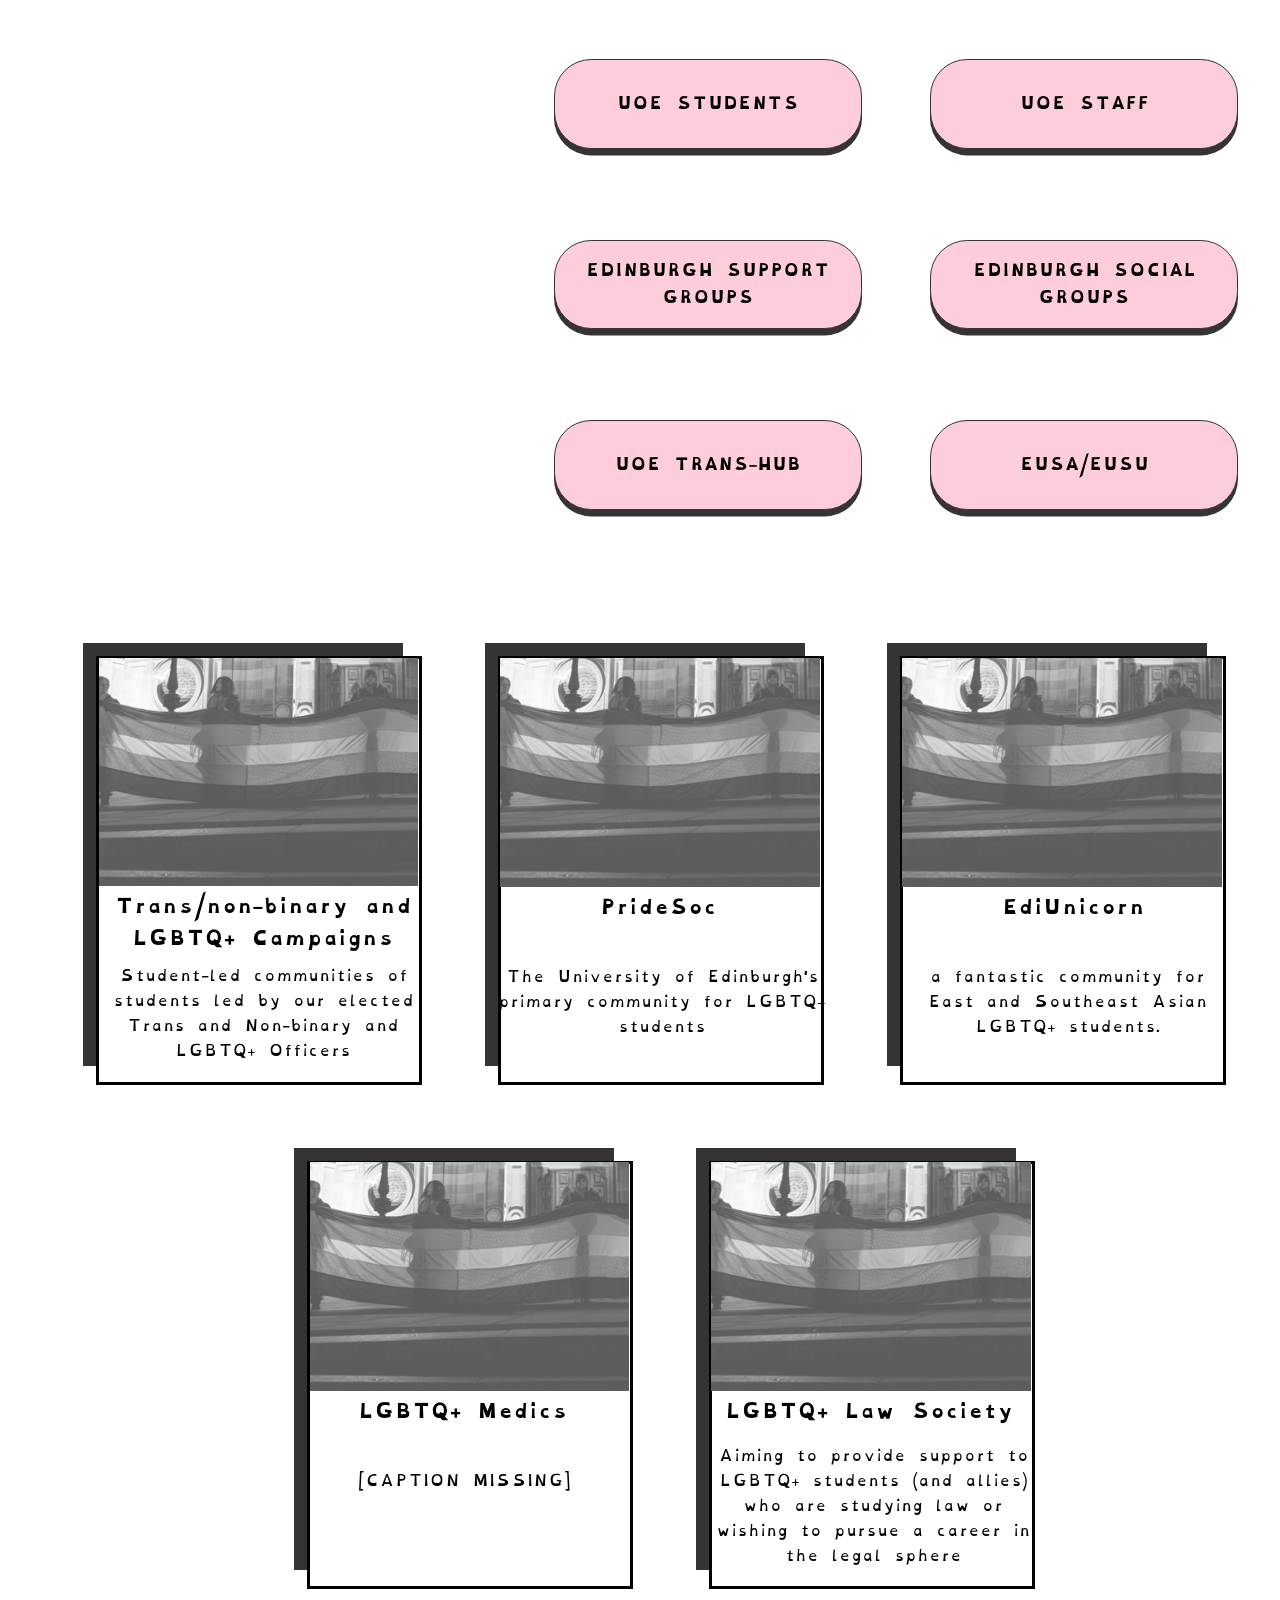
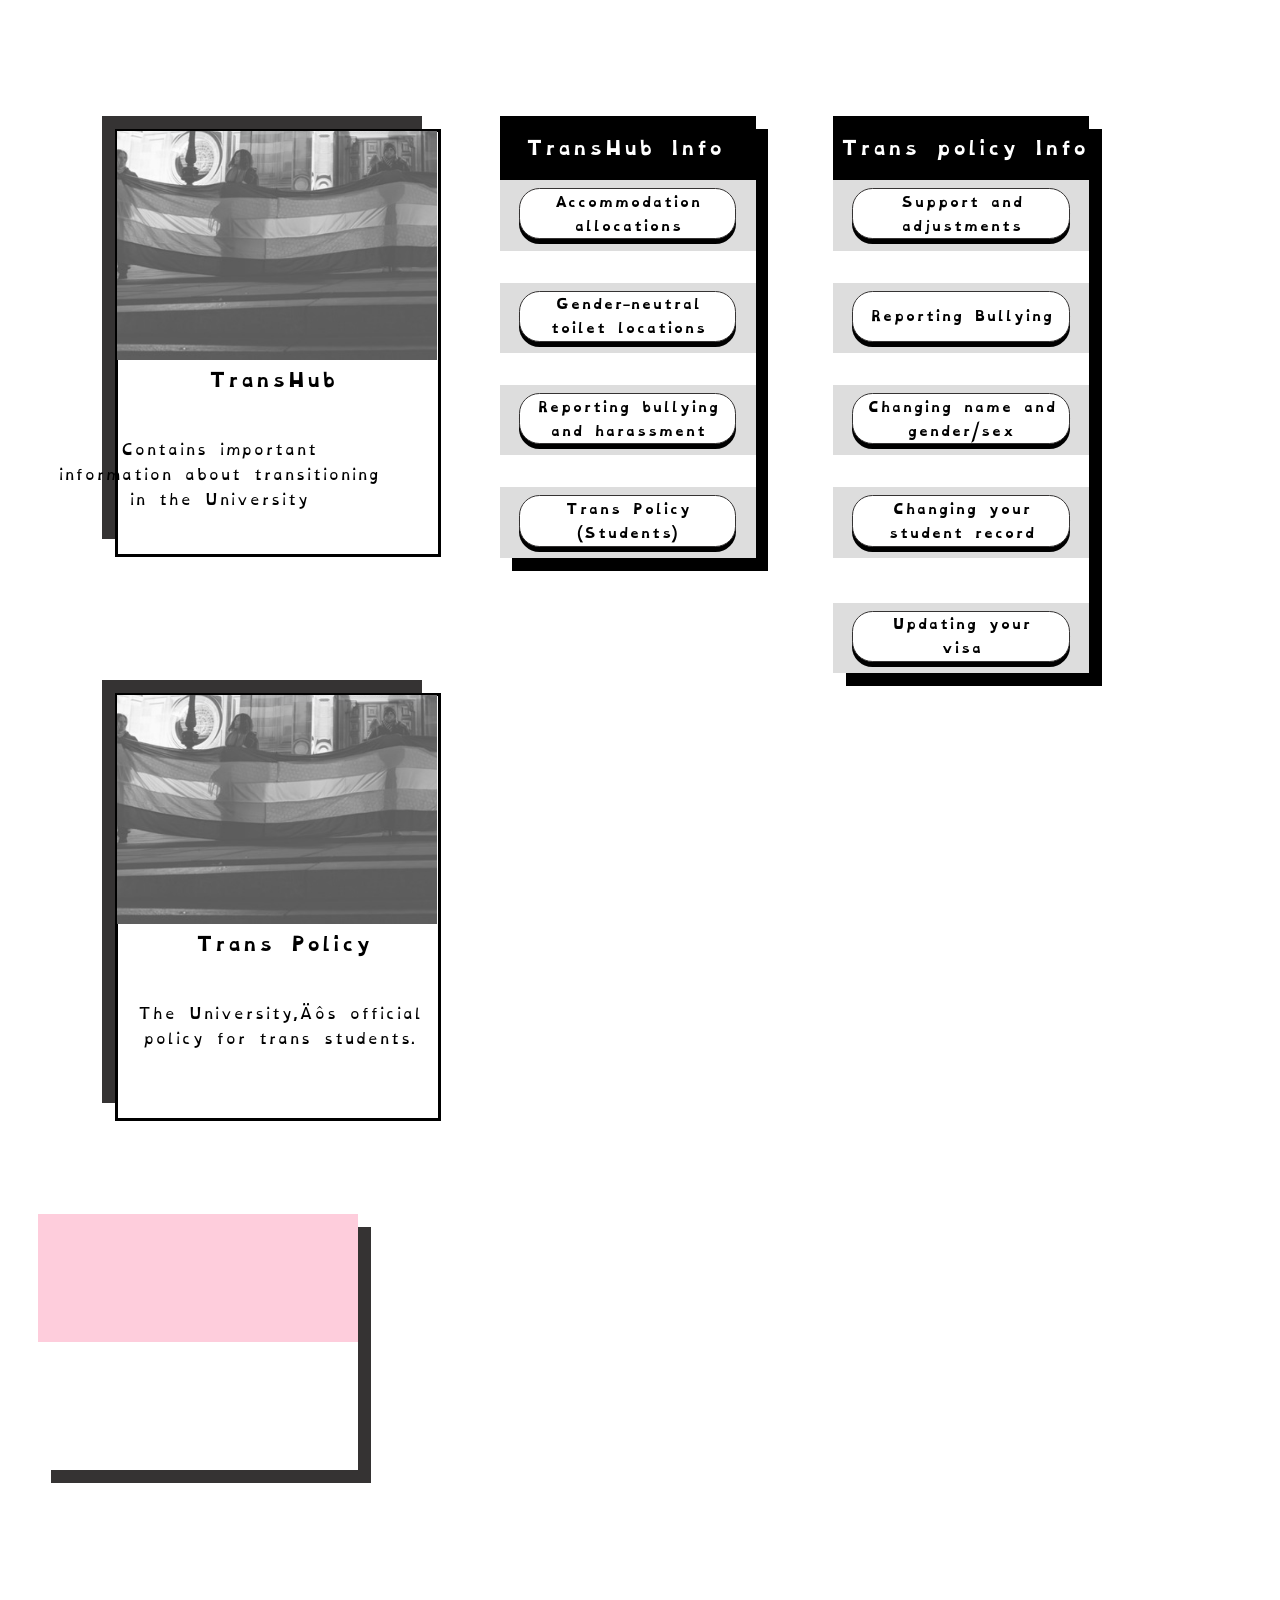
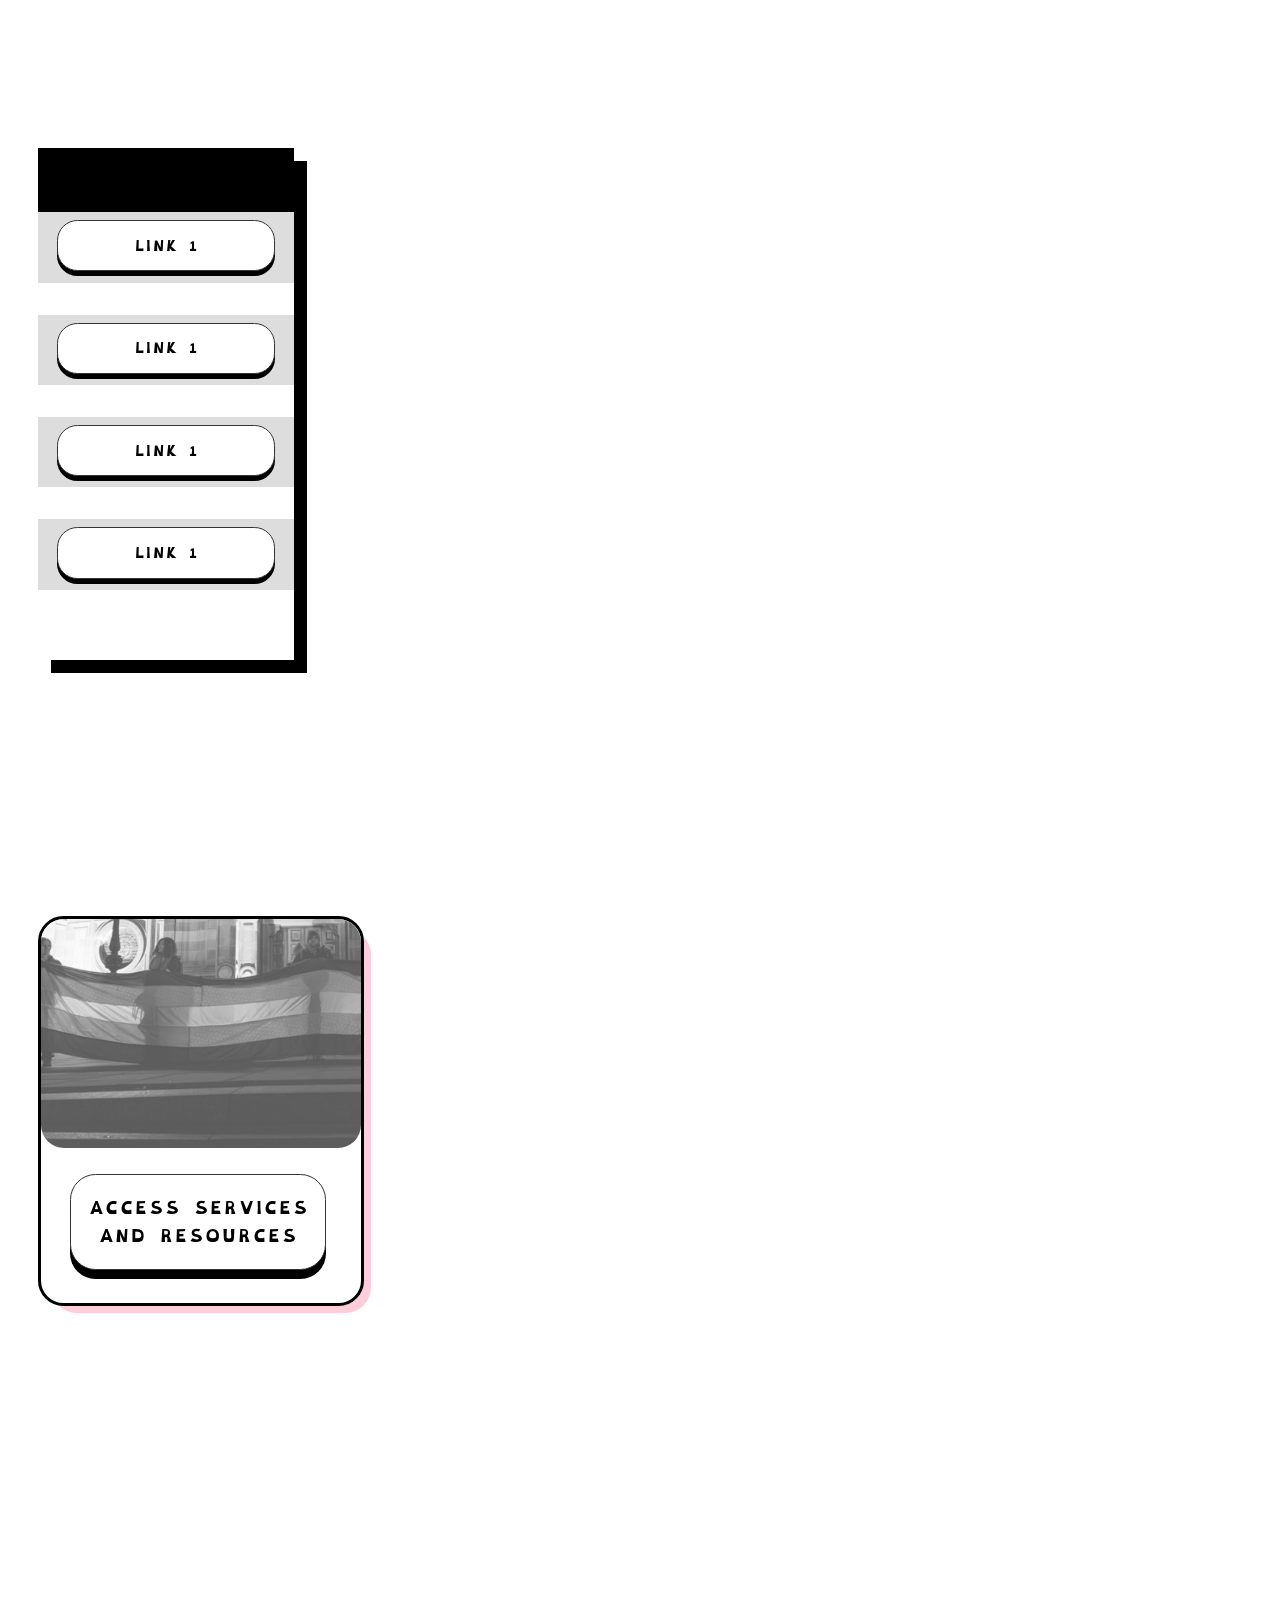
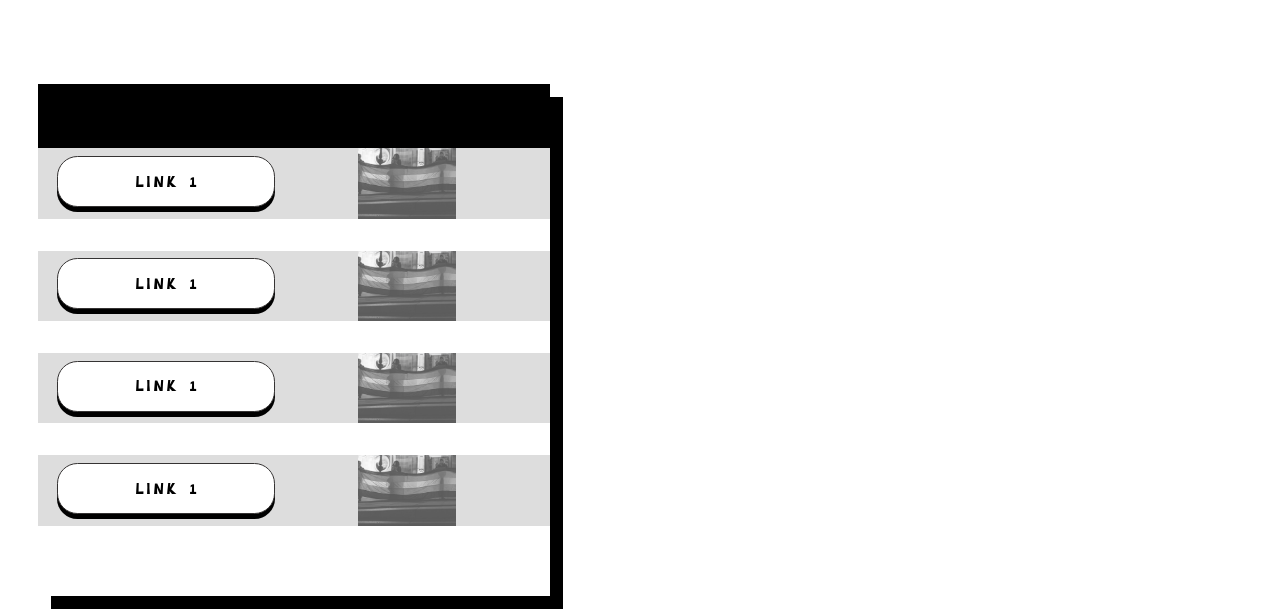
==== index.html @ 7799b09e "Add files via upload" ====
<!DOCTYPE html>
<html lang="en-UK">
<head>
    <link rel="icon" type="image/x-icon" href="assets/icon.jpg">
	<link rel="stylesheet" href="main.css">
    <title>placeholder title</title>
    <meta charset="utf-8">
</head>

<body>
	<div class="flex">
		<button class="button1">UOE STUDENTS</button>
		<button class="button1">UOE STAFF</button>
	</div>
	<div class="flex" style="margin-top:2vw">
		<button class="button1">EDINBURGH SUPPORT GROUPS</button>
		<button class="button1">EDINBURGH SOCIAL GROUPS</button>
	</div>
	<div class="flex" style="margin-top:2vw">
		<button class="button1">UOE TRANS-HUB</button>
		<button class="button1">EUSA/EUSU</button>
	</div>

<!-- PART1 START -->
<div class="flex1" style="margin-left:3.5vw;margin-top:7vw;">
	<div class="bxbg1">
		<div class="greybg" style="width:25vw;height:33vw"></div>
		<div class="whtbg"  style="width:25vw;height:33vw;margin-top:1vw;margin-left:1vw"></div>
		<img src="assets/img.png" class="boximg1" style="width: 24.95vw;margin-top: 1.15vw;margin-left: 1.25vw">
		<p class="subhd1" style="margin-left:1.5vw;margin-right:-15vw"><b>Trans/non-binary and LGBTQ+ Campaigns</b></p>
		<p class="txt1" style="margin-left:1.5vw;margin-right:-15vw;margin-top:5.7vw">Student-led communities of students led by our elected Trans and Non-binary and LGBTQ+ Officers</p>
	</div>
	
	<div class="bxbg1">
		<div class="greybg" style="width:25vw;height:33vw;margin-left:15vw"></div>
		<div class="whtbg"  style="width:25vw;height:33vw;margin-top:1vw;margin-left:16vw"></div>
		<img src="assets/img.png" class="boximg1" style="width: 25vw;margin-top: 1.15vw;margin-left: 16.2vw">
		<p class="subhd1" style="margin-left:24vw;margin-right:-45vw"><b>PrideSoc</b></p>
		<p class="txt1" style="margin-left:16vw;margin-right:-30vw;margin-top:5.7vw">The University of Edinburgh's primary community for LGBTQ+ students</p>
	</div>
	
	<div class="bxbg1">
		<div class="greybg" style="width:25vw;height:33vw;margin-left:30vw"></div>
		<div class="whtbg"  style="width:25vw;height:33vw;margin-top:1vw;margin-left:31vw"></div>
		<img src="assets/img.png" class="boximg1" style="width: 25vw;margin-top: 1.15vw;margin-left: 31.2vw">
		<p class="subhd1" style="margin-left:39vw;margin-right:-45vw"><b>EdiUnicorn</b></p>
		<p class="txt1" style="margin-left:31.5vw;margin-right:-45vw;margin-top:5.7vw">a fantastic community for East and Southeast Asian LGBTQ+ students. </p>
	</div>
</div>

<div class="flex1" style="margin-left:20vw;margin-top:23vw">
	<div class="bxbg1">
		<div class="greybg" style="width:25vw;height:33vw"></div>
		<div class="whtbg"  style="width:25vw;height:33vw;margin-top:1vw;margin-left:1vw"></div>
		<img src="assets/img.png" class="boximg1" style="width: 24.95vw;margin-top: 1.15vw;margin-left: 1.25vw">
		<p class="subhd1" style="margin-left:5vw;margin-right:-15vw"><b>LGBTQ+ Medics</b></p>
		<p class="txt1" style="margin-left:5vw;margin-right:-15vw;margin-top:5.7vw">[CAPTION MISSING]</p>
	</div>
	
	<div class="bxbg1">
		<div class="greybg" style="width:25vw;height:33vw;margin-left:15vw"></div>
		<div class="whtbg"  style="width:25vw;height:33vw;margin-top:1vw;margin-left:16vw"></div>
		<img src="assets/img.png" class="boximg1" style="width: 25vw;margin-top: 1.15vw;margin-left: 16.2vw">
		<p class="subhd1" style="margin-left:17.3vw;margin-right:-45vw"><b>LGBTQ+ Law Society </b></p>
		<p class="txt1" style="margin-left:16vw;margin-right:-30vw;margin-top:3.7vw">Aiming to provide support to LGBTQ+ students (and allies) who are studying law or wishing to pursue a career in the legal sphere</p>
	</div>
</div>
<!-- PART2 START -->
<div style="margin-top:28vw">
<div class="flex1">
	<div class="bxbg1">
		<div class="greybg" style="width:25vw;height:33vw;margin-left:5vw"></div>
		<div class="whtbg"  style="width:25vw;height:33vw;margin-top:1vw;margin-left:6vw"></div>
		<img src="assets/img.png" class="boximg1" style="width: 25vw;margin-top: 1.15vw;margin-left: 6.2vw">
		<p class="subhd1" style="margin-left:13.3vw;margin-right:-45vw"><b>TransHub</b></p>
		<p class="txt1-2" style="margin-top">Contains important information about transitioning in the University</p>
	</div>
		
	<div class="bxbg1" style = "margin-left:22vw">
		<div class="blkbx" style="width:20vw;height:5vw"></div>
		<p class="subhd1_w" style="margin-left:2vw;margin-right:-50vw;margin-top:1.2vw"><b>TransHub Info</b></p>
		<div class="blkbx" style="width:20vw;height:34.5vw;margin-top:1vw;margin-left:1vw"></div>
		<div class="whtbgnb" style="width:20vw;height:29.5vw;margin-top:5vw;"></div>
		<div class="lightgbx" style="width:20vw;height:5.5vw;margin-top:5vw;"></div>
		<div class="lightgbx" style="width:20vw;height:5.5vw;margin-top:13vw;"></div>
		<div class="lightgbx" style="width:20vw;height:5.5vw;margin-top:21vw;"></div>
		<div class="lightgbx" style="width:20vw;height:5.5vw;margin-top:29vw;"></div>
		<button class="button2" style="margin-top:5.625vw;margin-left:1.5vw">Accommodation allocations</button>
		<button class="button2" style="margin-top:13.625vw;margin-left:1.5vw">Gender-neutral toilet locations</button>
		<button class="button2" style="margin-top:21.625vw;margin-left:1.5vw">Reporting bullying and harassment</button>
		<button class="button2" style="margin-top:29.625vw;margin-left:1.5vw">Trans Policy (Students)</button>
	</div>
		
	<div class="bxbg1" style = "margin-left:12vw">
		<div class="blkbx" style="width:20vw;height:5vw"></div>
		<p class="subhd1_w" style="margin-left:0.5vw;margin-right:-50vw;margin-top:1.2vw"><b>Trans policy Info</b></p>
		<div class="blkbx" style="width:20vw;height:43.5vw;margin-top:1vw;margin-left:1vw"></div>
		<div class="whtbgnb" style="width:20vw;height:35vw;margin-top:5vw;"></div>
		<div class="lightgbx" style="width:20vw;height:5.5vw;margin-top:5vw;"></div>
		<div class="lightgbx" style="width:20vw;height:5.5vw;margin-top:13vw;"></div>
		<div class="lightgbx" style="width:20vw;height:5.5vw;margin-top:21vw;"></div>
		<div class="lightgbx" style="width:20vw;height:5.5vw;margin-top:29vw;"></div>
		<div class="lightgbx" style="width:20vw;height:5.5vw;margin-top:38vw;"></div>
		<button class="button2" style="margin-top:5.625vw;margin-left:1.5vw">Support and adjustments</button>
		<button class="button2" style="margin-top:13.625vw;margin-left:1.5vw">Reporting Bullying</button>
		<button class="button2" style="margin-top:21.625vw;margin-left:1.5vw">Changing name and gender/sex</button>
		<button class="button2" style="margin-top:29.625vw;margin-left:1.5vw">Changing your student record</button>
		<button class="button2" style="margin-top:38.625vw;margin-left:1.5vw">Updating your visa</button>
	</div>

</div>

	<div class="bxbg1" style="margin-top:30vw">
		<div class="greybg" style="width:25vw;height:33vw;margin-left:5vw"></div>
		<div class="whtbg"  style="width:25vw;height:33vw;margin-top:1vw;margin-left:6vw"></div>
		<img src="assets/img.png" class="boximg1" style="width: 25vw;margin-top: 1.15vw;margin-left: 6.2vw">
		<p class="subhd1" style="margin-left:12.3vw;margin-right:-25vw"><b>Trans Policy</b></p>
		<p class="txt1-2" style="margin-left:6vw;margin-right:-20vw;margin-top:5.7vw">The University‚Äôs official policy for trans students.</p>
	</div>
	</div>
</div>



	<br><br><br><br><br><br><br><br><br><br><br><br><br><br><br><br><br><br>
	<div class="bxbg1">
		<div class="pnkbg" style="width:25vw;height:10vw"></div>
		<div class="whtbgnb"  style="width:25vw;height:10vw;margin-top:10vw;"></div>
		<div class="greybg"  style="width:25vw;height:20vw;margin-top:1vw;margin-left:1vw"></div>
	</div>
	
	<br><br><br><br><br><br><br><br><br><br><br><br><br><br><br><br><br><br>
	<div class="bxbg1">
		<div class="blkbx" style="width:20vw;height:5vw"></div>
		<div class="blkbx" style="width:20vw;height:40vw;margin-top:1vw;margin-left:1vw"></div>
		<div class="whtbgnb" style="width:20vw;height:35vw;margin-top:5vw;"></div>
		<div class="lightgbx" style="width:20vw;height:5.5vw;margin-top:5vw;"></div>
		<div class="lightgbx" style="width:20vw;height:5.5vw;margin-top:13vw;"></div>
		<div class="lightgbx" style="width:20vw;height:5.5vw;margin-top:21vw;"></div>
		<div class="lightgbx" style="width:20vw;height:5.5vw;margin-top:29vw;"></div>
		<button class="button2" style="margin-top:5.625vw;margin-left:1.5vw">LINK 1</button>
		<button class="button2" style="margin-top:13.625vw;margin-left:1.5vw">LINK 1</button>
		<button class="button2" style="margin-top:21.625vw;margin-left:1.5vw">LINK 1</button>
		<button class="button2" style="margin-top:29.625vw;margin-left:1.5vw">LINK 1</button>
	</div>
	
	<br><br><br><br><br><br><br><br><br><br><br><br><br><br><br><br><br><br><br><br><br><br><br><br><br><br><br><br><br><br><br>
	<div class="bxbg1">
		<div class="whtbgcrv" style="width:25vw;height:30vw"></div>
		<div class="pnkbgcrv" style="width:25vw;height:30vw;margin-top:1vw;margin-left:1vw"></div>
		<img src="assets/img.png" class="boximg2" style="width: 25.05vw">
		<button class="button3" style="margin-top:1.75vw;margin-left:2.5vw">ACCESS SERVICES AND RESOURCES</button>
	</div>
	
	
	<br><br><br><br><br><br><br><br><br><br><br><br><br><br><br><br><br><br><br><br><br><br><br><br><br><br><br><br><br><br><br>
	<div class="bxbg1">
		<div class="blkbx" style="width:40vw;height:5vw"></div>
		<div class="blkbx" style="width:40vw;height:40vw;margin-top:1vw;margin-left:1vw"></div>
		<div class="whtbgnb" style="width:40vw;height:35vw;margin-top:5vw;"></div>
		<div class="lightgbx" style="width:40vw;height:5.5vw;margin-top:5vw;"></div>
		<div class="lightgbx" style="width:40vw;height:5.5vw;margin-top:13vw;"></div>
		<div class="lightgbx" style="width:40vw;height:5.5vw;margin-top:21vw;"></div>
		<div class="lightgbx" style="width:40vw;height:5.5vw;margin-top:29vw;"></div>
		<div class="flex1">
			<button class="button2" style="margin-top:5.625vw;margin-left:1.5vw">LINK 1</button>
			<img src="assets/img.png" class="boximg3" style="height:5.5vw;width:200vw;margin-top:5vw;margin-left:25vw">
		</div>
		<div class="flex1">
			<button class="button2" style="margin-top:3.1vw;margin-left:1.5vw">LINK 1</button>
			<img src="assets/img.png" class="boximg3" style="height:5.5vw;width:200vw;margin-top:2.5vw;margin-left:25vw">
		</div>
		<div class="flex1">
			<button class="button2" style="margin-top:3.1vw;margin-left:1.5vw">LINK 1</button>
			<img src="assets/img.png" class="boximg3" style="height:5.5vw;width:200vw;margin-top:2.5vw;margin-left:25vw">
		</div>
		<div class="flex1">
			<button class="button2" style="margin-top:3.1vw;margin-left:1.5vw">LINK 1</button>
			<img src="assets/img.png" class="boximg3" style="height:5.5vw;width:200vw;margin-top:2.5vw;margin-left:25vw">
		</div>
	</div>
</body>
</script>
</html>

<!-- click on image to link to page -->
<!-- layout to be fixed -->
<!-- page scrolling -->
---- main.css ----
/*FONTS*/

@font-face {
  font-family: "opendyslexic";
  src: url("fonts/OpenDyslexic-Regular.otf") format('opentype');
}

@font-face {
  font-family: "opendyslexic";
  src: url("fonts/OpenDyslexic-Bold.otf") format('opentype');
  font-weight: bold;
}

/*BUTTONS*/
.button1 {
    justify-content: center;
    align-items: center;
    margin: 0 auto 1.1vw auto;
	width: 24vw;
	height: 7vw;
    border: 0.15vw solid #353333;
    display: flex;
    padding: 1.2vw;
    font-size: 1.15vw;
    cursor: pointer;
    position: relative;
    background-color: #fecddc;
    box-shadow: 0 .5vw #353333;
    border-radius: 2.9vw;
	font-family: opendyslexic;
	font-weight: bold;
	margin-top: 4vw;
}

.button2 {
    justify-content: center;
    align-items: center;
    margin: 0 auto 1.1vw auto;
	width: 17vw;
	height: 4vw;
    border: 0.15vw solid #353333;
    display: flex;
    padding: 1vw;
    font-size: 1vw;
    background-color: #fff;
    box-shadow: 0 .4vw #000;
    border-radius: 1.6vw;
	font-family: opendyslexic;
	font-weight: bold;
	position: absolute;
	z-index: 7;
}

.button3 {
    justify-content: center;
    align-items: center;
    margin: 0 auto 1.1vw auto;
	width: 20vw;
	height: 7.5vw;
    border: 0.15vw solid #353333;
    display: flex;
    padding: 1vw;
    font-size: 1.2vw;
    background-color: #fff;
    box-shadow: 0 .7vw #000;
    border-radius: 2vw;
	font-family: opendyslexic;
	font-weight: bold;
	position: absolute;
	z-index: 7;
}

.button1:hover {
    background-color: #e6b9c7;
    box-shadow: 0 0vw #4a9880;
}

.button2:hover, .button3:hover {
    background-color: #dddddd;
    box-shadow: 0 0vw #4a9880;
}

/*BOXES_1*/
.greybg {
	background-color: #353333;
	position:absolute;
}

.whtbg {
	background-color: #ffffff;
	border-style: solid;
	border-color: 0.1vw #484646;
	z-index: 1;
	position: absolute;
}

.pnkbg {
	background-color: #fecddc;
	z-index: 2;
	position: absolute;
}

.lightgbx {
	background-color: #dddddd;
	z-index: 2;
	position: absolute;
}

.blkbx {
	background-color: #000;
	position: absolute;
}

.bxbg1 {
	width: 150px;
	height: 150px;
	position: relative;
	margin: 30px;
}

.boximg1 {
	position: relative;
	z-index: 5;
}

.flex {
	display: flex;
	margin-left: 40vw;
}

.flex1 {
	display: flex;
}

.tbox1 {
	width: 8vw;
	height: 15vw;
	background-color: #606060;
	padding: 10px;
	margin: 10px;
}

/*BOXES_2*/
.whtbgnb {
	background-color: #ffffff;
	z-index: 1;
	position: absolute;
}

.pnkbgcrv {
	background-color: #fecddc;
	z-index: 2;
	position: absolute;
    border-radius: 2vw;
}

.whtbgcrv {
	background-color: #ffffff;
	border-style: solid;
	border-color: 0.05vw #484646;
	z-index: 3;
	position: absolute;
    border-radius: 2vw;
}

.boximg2 {
	position: relative;
	z-index: 5;
	margin-top: 0.2vw;
	margin-left: 0.2vw;
    border-radius: 1.8vw;
}

.boximg3 {
	position: relative;
	z-index: 5;
	object-fit: fill;
}

/*list w img*/


/*text*/
.subhd1 {
	font-family: opendyslexic;
    font-size: 1.4vw;
	position:absolute;
	z-index: 10; /*unconditionally on top*/
	margin-top: 0vw;
	text-align: center;
}

.subhd1_w {
	font-family: opendyslexic;
    font-size: 1.4vw;
	position:absolute;
	z-index: 10; /*unconditionally on top*/
	margin-top: 0vw;
	color: white;
	text-align: center;
}

.txt1 {
	font-family: opendyslexic;
    font-size: 1.1vw;
	position:absolute;
	z-index: 10; /*unconditionally on top*/
	margin-left: 1.5vw;
	margin-right: -15vw;
	margin-top: 5.7vw;
	text-align: center;
}
	
.txt1-2 {
	font-family: opendyslexic;
    font-size: 1.1vw;
	position:absolute;
	z-index: 10; /*unconditionally on top*/
	margin-left: 1.5vw;
	margin-right: -15vw;
	margin-top: 5.7vw;
	text-align: center;
}
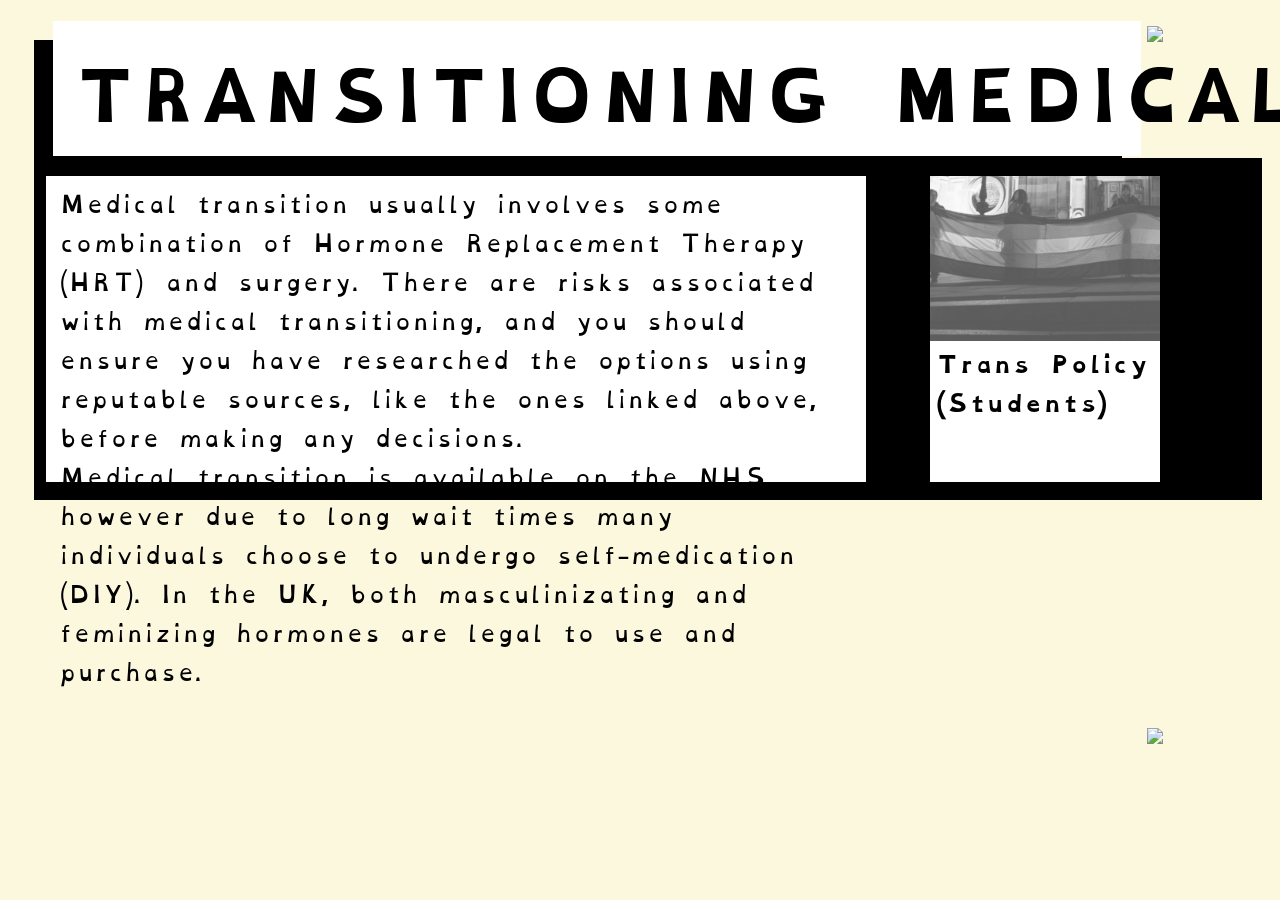
==== commit f4943280: "Rename index1.html to index.html" ====
--- a/index.html
+++ b/index.html
@@ -7,7 +7,35 @@
     <meta charset="utf-8">
 </head>
 
-<body>
+<body bgcolor="fcf8de" onload="onload1()">
+
+<!-- elements always visible -->
+<img src="assets/downlop.png" onmouseover="changeopac1()" onmouseout="returnopac1()" onclick="movedown()" id="downbtn" style="position:absolute;width:8vw;margin-top:80vh;margin-left:89vw;z-index:999">
+<img src="assets/uplop.png" onmouseover="changeopac2()" onmouseout="returnopac2()" onclick="moveup()" id="upbtn" style="position:absolute;width:8vw;margin-top:2vh;margin-left:89vw;z-index:999">
+
+
+
+<!-- DIY stuff --> 
+<div id="page9">
+	<div class="bxbg1">
+		<div class="blkbx"  style="width:85vw;height:15vh;margin-top:2.5vw;margin-left:2vw"></div>
+		<div class="whtbg"  style="width:85vw;height:15vh;margin-top:1vw;margin-left:3.5vw"></div>
+		<p class="header1" style="margin-left:5vw;margin-top:3.5vh"><b>TRANSITIONING MEDICALLY</b></p>
+	</div>
+	
+	<div class="blkbx"  style="width:96vw;height:38vh;margin-top:0vh;margin-left:2vw"></div>
+	<div class="whtbg"  style="width:64vw;height:34vh;margin-top:2vh;margin-left:3vw"></div>
+	<p class="text2" style="margin-left:4vw;margin-top:3vh;margin-right:34vw">Medical transition usually involves some combination of Hormone Replacement Therapy (HRT) and surgery. There are risks associated with medical transitioning, and you should ensure you have researched the options using reputable sources, like the ones linked above, before making any decisions.<br>Medical transition is available on the NHS, however due to long wait times many individuals choose to undergo self-medication (DIY). In the UK, both masculinizating and feminizing hormones are legal to use and purchase.</p>
+			
+	<div class="bxbg1">
+		<div class="whtbg"  style="width:18vw;height:34vh;margin-top:2vh;margin-left:72vw"></div>
+		<img src="assets/img.png" class="boximg1" style="width:18vw;margin-top:2vh;margin-left:72vw">
+		<p class="text2" style="margin-left:72.5vw;margin-top:0vh;margin-right:-100vw"><b>Trans Policy<br>(Students)</b></p>
+	</div>
+</div>
+
+<!-- opening page, wip -->
+<div id="page1">
 	<div class="flex">
 		<button class="button1">UOE STUDENTS</button>
 		<button class="button1">UOE STAFF</button>
@@ -20,169 +48,219 @@
 		<button class="button1">UOE TRANS-HUB</button>
 		<button class="button1">EUSA/EUSU</button>
 	</div>
-
-<!-- PART1 START -->
-<div class="flex1" style="margin-left:3.5vw;margin-top:7vw;">
-	<div class="bxbg1">
-		<div class="greybg" style="width:25vw;height:33vw"></div>
-		<div class="whtbg"  style="width:25vw;height:33vw;margin-top:1vw;margin-left:1vw"></div>
-		<img src="assets/img.png" class="boximg1" style="width: 24.95vw;margin-top: 1.15vw;margin-left: 1.25vw">
-		<p class="subhd1" style="margin-left:1.5vw;margin-right:-15vw"><b>Trans/non-binary and LGBTQ+ Campaigns</b></p>
-		<p class="txt1" style="margin-left:1.5vw;margin-right:-15vw;margin-top:5.7vw">Student-led communities of students led by our elected Trans and Non-binary and LGBTQ+ Officers</p>
-	</div>
-	
-	<div class="bxbg1">
-		<div class="greybg" style="width:25vw;height:33vw;margin-left:15vw"></div>
-		<div class="whtbg"  style="width:25vw;height:33vw;margin-top:1vw;margin-left:16vw"></div>
-		<img src="assets/img.png" class="boximg1" style="width: 25vw;margin-top: 1.15vw;margin-left: 16.2vw">
-		<p class="subhd1" style="margin-left:24vw;margin-right:-45vw"><b>PrideSoc</b></p>
-		<p class="txt1" style="margin-left:16vw;margin-right:-30vw;margin-top:5.7vw">The University of Edinburgh's primary community for LGBTQ+ students</p>
-	</div>
-	
-	<div class="bxbg1">
-		<div class="greybg" style="width:25vw;height:33vw;margin-left:30vw"></div>
-		<div class="whtbg"  style="width:25vw;height:33vw;margin-top:1vw;margin-left:31vw"></div>
-		<img src="assets/img.png" class="boximg1" style="width: 25vw;margin-top: 1.15vw;margin-left: 31.2vw">
-		<p class="subhd1" style="margin-left:39vw;margin-right:-45vw"><b>EdiUnicorn</b></p>
-		<p class="txt1" style="margin-left:31.5vw;margin-right:-45vw;margin-top:5.7vw">a fantastic community for East and Southeast Asian LGBTQ+ students. </p>
-	</div>
-</div>
-
-<div class="flex1" style="margin-left:20vw;margin-top:23vw">
-	<div class="bxbg1">
-		<div class="greybg" style="width:25vw;height:33vw"></div>
-		<div class="whtbg"  style="width:25vw;height:33vw;margin-top:1vw;margin-left:1vw"></div>
-		<img src="assets/img.png" class="boximg1" style="width: 24.95vw;margin-top: 1.15vw;margin-left: 1.25vw">
-		<p class="subhd1" style="margin-left:5vw;margin-right:-15vw"><b>LGBTQ+ Medics</b></p>
-		<p class="txt1" style="margin-left:5vw;margin-right:-15vw;margin-top:5.7vw">[CAPTION MISSING]</p>
-	</div>
-	
-	<div class="bxbg1">
-		<div class="greybg" style="width:25vw;height:33vw;margin-left:15vw"></div>
-		<div class="whtbg"  style="width:25vw;height:33vw;margin-top:1vw;margin-left:16vw"></div>
-		<img src="assets/img.png" class="boximg1" style="width: 25vw;margin-top: 1.15vw;margin-left: 16.2vw">
-		<p class="subhd1" style="margin-left:17.3vw;margin-right:-45vw"><b>LGBTQ+ Law Society </b></p>
-		<p class="txt1" style="margin-left:16vw;margin-right:-30vw;margin-top:3.7vw">Aiming to provide support to LGBTQ+ students (and allies) who are studying law or wishing to pursue a career in the legal sphere</p>
-	</div>
-</div>
-<!-- PART2 START -->
-<div style="margin-top:28vw">
-<div class="flex1">
-	<div class="bxbg1">
-		<div class="greybg" style="width:25vw;height:33vw;margin-left:5vw"></div>
-		<div class="whtbg"  style="width:25vw;height:33vw;margin-top:1vw;margin-left:6vw"></div>
-		<img src="assets/img.png" class="boximg1" style="width: 25vw;margin-top: 1.15vw;margin-left: 6.2vw">
-		<p class="subhd1" style="margin-left:13.3vw;margin-right:-45vw"><b>TransHub</b></p>
-		<p class="txt1-2" style="margin-top">Contains important information about transitioning in the University</p>
-	</div>
-		
-	<div class="bxbg1" style = "margin-left:22vw">
-		<div class="blkbx" style="width:20vw;height:5vw"></div>
-		<p class="subhd1_w" style="margin-left:2vw;margin-right:-50vw;margin-top:1.2vw"><b>TransHub Info</b></p>
-		<div class="blkbx" style="width:20vw;height:34.5vw;margin-top:1vw;margin-left:1vw"></div>
-		<div class="whtbgnb" style="width:20vw;height:29.5vw;margin-top:5vw;"></div>
-		<div class="lightgbx" style="width:20vw;height:5.5vw;margin-top:5vw;"></div>
-		<div class="lightgbx" style="width:20vw;height:5.5vw;margin-top:13vw;"></div>
-		<div class="lightgbx" style="width:20vw;height:5.5vw;margin-top:21vw;"></div>
-		<div class="lightgbx" style="width:20vw;height:5.5vw;margin-top:29vw;"></div>
-		<button class="button2" style="margin-top:5.625vw;margin-left:1.5vw">Accommodation allocations</button>
-		<button class="button2" style="margin-top:13.625vw;margin-left:1.5vw">Gender-neutral toilet locations</button>
-		<button class="button2" style="margin-top:21.625vw;margin-left:1.5vw">Reporting bullying and harassment</button>
-		<button class="button2" style="margin-top:29.625vw;margin-left:1.5vw">Trans Policy (Students)</button>
-	</div>
-		
-	<div class="bxbg1" style = "margin-left:12vw">
-		<div class="blkbx" style="width:20vw;height:5vw"></div>
-		<p class="subhd1_w" style="margin-left:0.5vw;margin-right:-50vw;margin-top:1.2vw"><b>Trans policy Info</b></p>
-		<div class="blkbx" style="width:20vw;height:43.5vw;margin-top:1vw;margin-left:1vw"></div>
-		<div class="whtbgnb" style="width:20vw;height:35vw;margin-top:5vw;"></div>
-		<div class="lightgbx" style="width:20vw;height:5.5vw;margin-top:5vw;"></div>
-		<div class="lightgbx" style="width:20vw;height:5.5vw;margin-top:13vw;"></div>
-		<div class="lightgbx" style="width:20vw;height:5.5vw;margin-top:21vw;"></div>
-		<div class="lightgbx" style="width:20vw;height:5.5vw;margin-top:29vw;"></div>
-		<div class="lightgbx" style="width:20vw;height:5.5vw;margin-top:38vw;"></div>
-		<button class="button2" style="margin-top:5.625vw;margin-left:1.5vw">Support and adjustments</button>
-		<button class="button2" style="margin-top:13.625vw;margin-left:1.5vw">Reporting Bullying</button>
-		<button class="button2" style="margin-top:21.625vw;margin-left:1.5vw">Changing name and gender/sex</button>
-		<button class="button2" style="margin-top:29.625vw;margin-left:1.5vw">Changing your student record</button>
-		<button class="button2" style="margin-top:38.625vw;margin-left:1.5vw">Updating your visa</button>
-	</div>
-
-</div>
-
-	<div class="bxbg1" style="margin-top:30vw">
-		<div class="greybg" style="width:25vw;height:33vw;margin-left:5vw"></div>
-		<div class="whtbg"  style="width:25vw;height:33vw;margin-top:1vw;margin-left:6vw"></div>
-		<img src="assets/img.png" class="boximg1" style="width: 25vw;margin-top: 1.15vw;margin-left: 6.2vw">
-		<p class="subhd1" style="margin-left:12.3vw;margin-right:-25vw"><b>Trans Policy</b></p>
-		<p class="txt1-2" style="margin-left:6vw;margin-right:-20vw;margin-top:5.7vw">The University‚Äôs official policy for trans students.</p>
-	</div>
-	</div>
-</div>
-
-
-
-	<br><br><br><br><br><br><br><br><br><br><br><br><br><br><br><br><br><br>
-	<div class="bxbg1">
-		<div class="pnkbg" style="width:25vw;height:10vw"></div>
-		<div class="whtbgnb"  style="width:25vw;height:10vw;margin-top:10vw;"></div>
-		<div class="greybg"  style="width:25vw;height:20vw;margin-top:1vw;margin-left:1vw"></div>
-	</div>
-	
-	<br><br><br><br><br><br><br><br><br><br><br><br><br><br><br><br><br><br>
-	<div class="bxbg1">
-		<div class="blkbx" style="width:20vw;height:5vw"></div>
-		<div class="blkbx" style="width:20vw;height:40vw;margin-top:1vw;margin-left:1vw"></div>
-		<div class="whtbgnb" style="width:20vw;height:35vw;margin-top:5vw;"></div>
-		<div class="lightgbx" style="width:20vw;height:5.5vw;margin-top:5vw;"></div>
-		<div class="lightgbx" style="width:20vw;height:5.5vw;margin-top:13vw;"></div>
-		<div class="lightgbx" style="width:20vw;height:5.5vw;margin-top:21vw;"></div>
-		<div class="lightgbx" style="width:20vw;height:5.5vw;margin-top:29vw;"></div>
-		<button class="button2" style="margin-top:5.625vw;margin-left:1.5vw">LINK 1</button>
-		<button class="button2" style="margin-top:13.625vw;margin-left:1.5vw">LINK 1</button>
-		<button class="button2" style="margin-top:21.625vw;margin-left:1.5vw">LINK 1</button>
-		<button class="button2" style="margin-top:29.625vw;margin-left:1.5vw">LINK 1</button>
-	</div>
-	
-	<br><br><br><br><br><br><br><br><br><br><br><br><br><br><br><br><br><br><br><br><br><br><br><br><br><br><br><br><br><br><br>
-	<div class="bxbg1">
-		<div class="whtbgcrv" style="width:25vw;height:30vw"></div>
-		<div class="pnkbgcrv" style="width:25vw;height:30vw;margin-top:1vw;margin-left:1vw"></div>
-		<img src="assets/img.png" class="boximg2" style="width: 25.05vw">
-		<button class="button3" style="margin-top:1.75vw;margin-left:2.5vw">ACCESS SERVICES AND RESOURCES</button>
-	</div>
-	
-	
-	<br><br><br><br><br><br><br><br><br><br><br><br><br><br><br><br><br><br><br><br><br><br><br><br><br><br><br><br><br><br><br>
-	<div class="bxbg1">
-		<div class="blkbx" style="width:40vw;height:5vw"></div>
-		<div class="blkbx" style="width:40vw;height:40vw;margin-top:1vw;margin-left:1vw"></div>
-		<div class="whtbgnb" style="width:40vw;height:35vw;margin-top:5vw;"></div>
-		<div class="lightgbx" style="width:40vw;height:5.5vw;margin-top:5vw;"></div>
-		<div class="lightgbx" style="width:40vw;height:5.5vw;margin-top:13vw;"></div>
-		<div class="lightgbx" style="width:40vw;height:5.5vw;margin-top:21vw;"></div>
-		<div class="lightgbx" style="width:40vw;height:5.5vw;margin-top:29vw;"></div>
+</div>
+<!-- EUSA-EUSU INFO -->
+<div id="page2">
+	<div class="bxbg1">
+		<div class="blkbx"  style="width:85vw;height:15vh;margin-top:2.5vw;margin-left:2vw"></div>
+		<div class="whtbg"  style="width:85vw;height:15vh;margin-top:1vw;margin-left:3.5vw"></div>
+		<p class="header1" style="margin-left:5vw;margin-top:3.5vh"><b>EUSA/EUSU INFORMATION</b></p>
+	</div>
+		
+	<div class="bxbg1">
+		<div class="blkbx"  style="width:25vw;height:30vh;margin-left:2vw"></div>
+		<div class="whtbg"  style="width:23vw;height:25.75vh;margin-top:2vh;margin-left:3vw"></div>
+		<p class="text1" style="margin-left:30vw;margin-top:0.5vh">While you will hopefully find a sense of community and belonging through your programme, student groups, and sports clubs, you may also be interested in spaces that are specifically run by and for trans people. Below are some groups which you could consider joining:</p>
+	</div>
+		
+	<div class="bxbg1">
+		<div class="pnkbg"  style="width:25vw;height:30vh;margin-top:18vh;margin-left:3.5vw"></div>
+		<div class="whtbg"  style="width:25vw;height:30vh;margin-top:14vh;margin-left:2vw"></div>
+		<p class="text1" style="margin-left:3vw;margin-top:16vh"><b>TRANS-ALLIED<br>SOCIETIES:</b></p>
+		
+		<div class="pnkbg"  style="width:25vw;height:30vh;margin-top:18vh;margin-left:33.5vw"></div>
+		<div class="whtbg"  style="width:25vw;height:30vh;margin-top:14vh;margin-left:32vw"></div>
+		<p class="text1" style="margin-left:33vw;margin-top:16vh"><b>FITNESS AND<br>SPORTS</b></p>
+	</div>
+</div>
+<!-- trans-allied societies -->
+<div id="page3">
+		<div class="whtbg"  style="width:74vw;height:12vh;margin-top:2vh;margin-left:2vw"></div>
+		<p class="header1" style="margin-left:4vw;margin-top:2vh"><b>TRANS-ALLIED SOCIETIES:</b></p>
+		
+		
+		<div class="blkbx"  style="width:96vw;height:36vh;margin-top:17vh;margin-left:2vw"></div>
+		<div class="whtbg"  style="width:70vw;height:32vh;margin-top:19vh;margin-left:3vw"></div>
+		<p class="text2" style="margin-left:4vw;margin-top:20vh;margin-right:27vw">It can be difficult to find a community that supports trans rights. Here is a list of students' societies that have gone out of their way to create a safe environment for trans people or support trans rights directly- including signing open letters, organizing protests, and joining an Instagram Trans+ Ally Network. <br>If you are a society committee leader and believe your society should be on this list, consider reaching out to ollie.cahya@gmail.com</p>
+
+	
+	<div class="flex1" style="margin-left:1vw">
+		<div class="bxbg1">
+			<div class="blkbx" style="width:16vw;height:38vh;margin-top:57vh;margin-left:2vw"></div>
+			<div class="whtbg"  style="width:16vw;height:37vh;margin-top:55vh;margin-left:3vw"></div>
+			<img src="assets/img.png" class="boximg1" style="width:16vw;margin-top:55vh;margin-left:3vw">
+			<p class="text2" style="margin-left:3.5vw;margin-right:-10vw;margin-top:0vh;"><b>Trans/non-binary and LGBTQ+ Campaigns</b></p>
+		</div>
+		
+		<div class="bxbg1">
+			<div class="blkbx" style="width:16vw;height:38vh;margin-top:57vh;margin-left:10vw"></div>
+			<div class="whtbg"  style="width:16vw;height:37vh;margin-top:55vh;margin-left:11vw"></div>
+			<img src="assets/img.png" class="boximg1" style="width:16vw;margin-top:55vh;margin-left:11vw">
+			<p class="text2" style="margin-left:11.5vw;margin-right:-10vw;margin-top:0vh;"><b>PrideSoc</b></p>
+		</div>
+		
+		<div class="bxbg1">
+			<div class="blkbx" style="width:16vw;height:38vh;margin-top:57vh;margin-left:18vw"></div>
+			<div class="whtbg"  style="width:16vw;height:37vh;margin-top:55vh;margin-left:19vw"></div>
+			<img src="assets/img.png" class="boximg1" style="width:16vw;margin-top:55vh;margin-left:19vw">
+			<p class="text2" style="margin-left:19.5vw;margin-right:-10vw;margin-top:0vh;"><b>EdiUnicorn</b></p>
+		</div>
+		
+		<div class="bxbg1">
+			<div class="blkbx" style="width:16vw;height:38vh;margin-top:57vh;margin-left:26vw"></div>
+			<div class="whtbg"  style="width:16vw;height:37vh;margin-top:55vh;margin-left:27vw"></div>
+			<img src="assets/img.png" class="boximg1" style="width:16vw;margin-top:55vh;margin-left:27vw">
+			<p class="text2" style="margin-left:27.5vw;margin-right:-10vw;margin-top:0vh;"><b>LGBT+ Medics</b></p>
+		</div>
+		
+		<div class="bxbg1">
+			<div class="blkbx" style="width:16vw;height:38vh;margin-top:57vh;margin-left:34vw"></div>
+			<div class="whtbg"  style="width:16vw;height:37vh;margin-top:55vh;margin-left:35vw"></div>
+			<img src="assets/img.png" class="boximg1" style="width:16vw;margin-top:55vh;margin-left:35vw">
+			<p class="text2" style="margin-left:35.5vw;margin-top:0vh;"><b>LGBTQ+ Law<br>Society</b></p>
+		</div>
+	</div>
+</div>
+<!-- fitness --> 
+<div id="page4">
+	<p class="header1" style="margin-left:4vw;margin-top:2vh;color:white"><b>FITNESS</b></p>
+	<div class="blkbx" style="width:50vw;height:13vh;margin-top:2vh;margin-left:2vw"></div>
+	<a href="https://www.eusu.ed.ac.uk/"><img src="assets/eusu.png" class="boximg1" style="width:50vw;margin-top:15vh;margin-left:2vw"></a>
+	
+	<div class="blkbx" style="width:96vw;height:62vh;margin-top:2vh;margin-left:2vw"></div>
+	<div class="whtbg"  style="width:65vw;height:58vh;margin-top:4vh;margin-left:3vw"></div>
+	<p class="text2" style="margin-left:4vw;margin-top:5vh;margin-right:32vw"><b>If you’re interested in fitness, the Pleasance Sports Complex (which houses the University’s gym) has gender neutral bathrooms and changing facilities. Many trans students are active members of sports clubs; however, the British Universities and Colleges Sport (BUCS) which oversees competitive sport at the national level has a Transgender Policy which may exclude some trans people from competing.<br>Trans inclusion policies also vary across the various national sporting bodies, so if you have questions, we recommend contacting individual clubs or the <a href="https://www.eusu.ed.ac.uk/">Sports Union</a>, who oversee all sports clubs at Edinburgh.</b></p>
+			
+	<div class="bxbg1">
+		<div class="whtbg"  style="width:22vw;height:50vh;margin-top:8vh;margin-left:72vw"></div>
+		<img src="assets/img.png" class="boximg1" style="width:22vw;margin-top:8vh;margin-left:72vw">
+		<p class="text2" style="margin-left:72.5vw;margin-top:0vh;"><b>PLEASANCE<br>SPORTS COMPLEX</b></p>
+	</div>
+</div>
+<!-- trans+ staff --> 
+<div id="page5">
+	<div class="bxbg1">
+		<div class="blkbx"  style="width:85vw;height:15vh;margin-top:2.5vw;margin-left:2vw"></div>
+		<div class="whtbg"  style="width:85vw;height:15vh;margin-top:1vw;margin-left:3.5vw"></div>
+		<p class="header1" style="margin-left:5vw;margin-top:3.5vh"><b>TRANS+ STAFF INFO</b></p>
+	</div>
+	
+	<div class="blkbx"  style="width:96vw;height:38vh;margin-top:0vh;margin-left:2vw"></div>
+	<div class="blkbx"  style="width:66vw;height:74vh;margin-top:0vh;margin-left:32vw"></div>
+	<div class="whtbg"  style="width:64vw;height:34vh;margin-top:2vh;margin-left:3vw"></div>
+	<p class="text1" style="margin-left:4vw;margin-top:3vh;margin-right:34vw"><b>The Staff Pride Network holds a Trans and Non-binary meet-up the 4th Thursday of every month. All trans+ staff and PGRs, including PhD students, can join. This is a social to meet, chat and relax, as well as discuss issues relating to our community (or anything and everything!)</b></p>
+			
+	<div class="bxbg1">
+		<div class="whtbg"  style="width:20vw;height:31vh;margin-top:4vh;margin-left:72vw"></div>
+		<img src="assets/img.png" class="boximg1" style="width:20vw;margin-top:4vh;margin-left:72vw">
+		<p class="text2" style="margin-left:72.5vw;margin-top:0vh;margin-right:-100vw"><b>Staff Pride Network</b></p>
+	</div>
+		
+	<div class="bxbg1">
+		<div class="whtbg"  style="width:20vw;height:34vh;margin-top:14vh;margin-left:72vw"></div>
+		<img src="assets/img.png" class="boximg1" style="width:20vw;margin-top:14vh;margin-left:72vw">
+		<p class="text2" style="margin-left:72.5vw;margin-top:0vh;"><b>Staff Pride Network<br>Mailing List</b></p>
+	</div>
+	
+	<div class="bxbg1">
+		<div class="pnkbg" style="width:30vw;height:17.5vh;margin-left:37vw;margin-top:-6vh"></div>
+		<div class="whtbgnb"  style="width:30vw;height:20vh;margin-left:37vw;margin-top:4vh"></div>
+		<button class="button3" style="margin-top:-4vh;margin-left:42vw;height:12vh">LGBT+ COMMITTEE</button>
+		<p class="text1" style="margin-left:37.5vw;margin-top:12vh;"><b>Committee for<br>LGBT+ Matters</b></p>
+	</div>
+</div>
+<!-- General Staff -->
+<div id="page6">
+	<div class="bxbg1">
+		<div class="blkbx"  style="width:85vw;height:15vh;margin-top:2.5vw;margin-left:2vw"></div>
+		<div class="whtbg"  style="width:85vw;height:15vh;margin-top:1vw;margin-left:3.5vw"></div>
+		<p class="header1" style="margin-left:5vw;margin-top:3.5vh"><b>GENERAL STAFF</b></p>
+	</div>
+	
+	<div class="blkbx"  style="width:96vw;height:70vh;margin-top:0vh;margin-left:2vw"></div>
+	
+	<div class="whtbg"  style="width:70vw;height:28vh;margin-top:1vw;margin-left:3.5vw"></div>
+	<p class="text2" style="margin-left:4vw;margin-top:2.5vh;margin-right:24vw">The Gender & Sexuality Awareness e-learning course covers key terminology, identities and challenges that LGBT+ people face in the University and society in general. It also explores the benefits individuals and organisations such as UoE can gain from building diverse and inclusive work/study/research environments.<br>Staff are able to access the e-learning module via People & Money here.</p>
+	
+	<div class="bxbg1">
+		<div class="whtbg"  style="width:20vw;height:38vh;margin-top:2vh;margin-left:77vw"></div>
+		<img src="assets/img.png" class="boximg1" style="width:20vw;margin-top:2vh;margin-left:77vw">
+		<p class="text2" style="margin-left:77.5vw;margin-top:0vh;margin-right:-100vw"><b>Gender and Sexuality<br>Awareness E-Learning<br>Course</b></p>
+	</div>
+	
+	<div class="whtbg"  style="width:70vw;height:20vh;margin-top:20vh;margin-left:26.5vw"></div>
+	<p class="text2" style="margin-left:27vw;margin-top:20.5vh;margin-right:4vw">If you want to wear a Staff Pride lanyard with the Progress Pride colours to show your solidarity with the LGBTQ+ community, feel free to pick one up at your nearest Library Helpdesk.</p>
+	
+	<div class="bxbg1">
+		<div class="whtbg"  style="width:20vw;height:30vh;margin-top:10vh;margin-left:3.5vw"></div>
+		<img src="assets/img.png" class="boximg1" style="width:20vw;margin-top:10vh;margin-left:3.5vw">
+		<p class="text2" style="margin-left:4vw;margin-top:0vh;margin-right:-100vw"><b>Staff Pride Lanyard</b></p>
+	</div>
+</div>
+<!-- transhub -->
+<div id="page7">
+	<div class="bxbg1">
+		<div class="blkbx"  style="width:85vw;height:15vh;margin-top:2.5vw;margin-left:2vw"></div>
+		<div class="whtbg"  style="width:85vw;height:15vh;margin-top:1vw;margin-left:3.5vw"></div>
+		<p class="header1" style="margin-left:5vw;margin-top:3.5vh"><b>UoE TRANS HUB</b></p>
+	</div>
+	
+	<div class="blkbx"  style="width:96vw;height:38vh;margin-top:0vh;margin-left:2vw"></div>
+	<div class="whtbg"  style="width:64vw;height:34vh;margin-top:2vh;margin-left:3vw"></div>
+	<p class="text2" style="margin-left:4vw;margin-top:4vh;margin-right:34vw"><b>The Universty's Trans Policy (students) includes info on:</b><br> - Support and/or adjustments<br> - Procedure to report bullying<br> - Facilities use, and changing your name and recorded Gender or Sex<br> - Changing your student record, including name and gender<br> - Updating your student visa</p>
+			
+	<div class="bxbg1">
+		<div class="whtbg"  style="width:18vw;height:34vh;margin-top:2vh;margin-left:72vw"></div>
+		<img src="assets/img.png" class="boximg1" style="width:18vw;margin-top:2vh;margin-left:72vw">
+		<p class="text2" style="margin-left:72.5vw;margin-top:0vh;margin-right:-100vw"><b>Trans Policy<br>(Students)</b></p>
+	</div>
+	
+	<p class="text1" style="margin-left:2vw;margin-top:19vh;margin-right:32vw">The University’s TransHub is an updated information hub that includes Policy & Guidance, and Support & Learning resources. It contains most of the important information about transitioning in the University, including information on:<br> - Accommodation allocations<br> - Gender-neutral toilet locations<br> - Reporting bullying and harassment <br> - The Trans Policy (Students)</p>
+			
+	<div class="bxbg1">
+		<div class="blkbx" style="width:22vw;height:33vh;margin-top:20vh;margin-left:71vw"></div>
+		<div class="whtbg"  style="width:22vw;height:33vh;margin-top:22vh;margin-left:72vw"></div>
+		<img src="assets/img.png" class="boximg1" style="width:22vw;margin-top:20vh;margin-left:72vw">
+		<p class="text2" style="margin-left:72.5vw;margin-top:0vh;margin-right:-100vw"><b>UoE Trans Hub</b></p>
+	</div>
+	
+	<div class="bxbg1">
+		<div class="whtbg" style="width:24vw;height:35vh;margin-top:36vh;margin-left:70vw"></div>
+		<div class="blkbx"  style="width:24vw;height:35vh;margin-top:38vh;margin-left:71vw"></div>
+		<p class="text2" style="margin-left:71vw;margin-top:38vh;margin-right:-100vw"><b>Schemes and support<br>systems:</b><br> - LGBTQ+ Peer mentoring<br> - Wellbeing services<br> - The Advice Place</p>
+	</div>
+</div>
+<!-- support --> 
+<div id="page8">
+	<p class="header2" style="margin-left:3vw;margin-top:2vh;color:white"><b>SCHEMES AND SUPPORT SYSTEMS</b></p>
+	<div class="blkbx" style="width:55vw;height:8vh;margin-top:2vh;margin-left:2vw"></div>
+	<div class="whtbg" style="width:55vw;height:70vh;margin-top:10vh;margin-left:2vw"></a>
+	<p class="text2" style="margin-left:2.5vw;margin-top:2vh;margin-right:5vw">- LGBTQ+ Peer Mentoring is a scheme, supported by the Students’ Association, which connects LGBTQ+ students with a queer student mentor who can offer informal support and signposting<br><br> - The University has a range of health and wellbeing services available, including the Student Counselling Service, which offers students short-term counselling<br><br> - The professional caseworkers at the Students’ Association’s Advice Place can offer free, impartial and confidential advice on a wide range of topics, from housing to finances, as well as complaints to the University, and reporting discrimination within the University and beyond</p>
+	
+	<p class="header2" style="margin-left:72vw;margin-top:-7.5vh;color:white"><b>LINKS:</b></p>
+	
+	<div class="bxbg1" style="margin-left:60vw;margin-top:-8vh">
+		<div class="blkbx" style="width:35vw;height:8vh"></div>
+		<div class="blkbx" style="width:35vw;height:74vh;margin-top:1vw;margin-left:1vw"></div>
+		<div class="whtbgnb" style="width:35vw;height:70vh;margin-top:8vh;"></div>
+		<div class="lightgbx" style="width:35vw;height:5.5vw;margin-top:15vh;"></div>
+		<div class="lightgbx" style="width:35vw;height:5.5vw;margin-top:35vh;"></div>
+		<div class="lightgbx" style="width:35vw;height:5.5vw;margin-top:55vh;"></div>
 		<div class="flex1">
-			<button class="button2" style="margin-top:5.625vw;margin-left:1.5vw">LINK 1</button>
-			<img src="assets/img.png" class="boximg3" style="height:5.5vw;width:200vw;margin-top:5vw;margin-left:25vw">
+			<button class="button2" style="margin-top:16.5vh;margin-left:1.5vw">PEER MENTORING</button>
+			<img src="assets/img.png" class="boximg3" style="height:5.5vw;margin-top:15vh;margin-left:23vw">
 		</div>
 		<div class="flex1">
-			<button class="button2" style="margin-top:3.1vw;margin-left:1.5vw">LINK 1</button>
-			<img src="assets/img.png" class="boximg3" style="height:5.5vw;width:200vw;margin-top:2.5vw;margin-left:25vw">
+			<button class="button2" style="margin-top:9.5vh;margin-left:1.5vw">WELLBEING</button>
+			<img src="assets/img.png" class="boximg3" style="height:5.5vw;margin-top:8.5vh;margin-left:23vw">
 		</div>
 		<div class="flex1">
-			<button class="button2" style="margin-top:3.1vw;margin-left:1.5vw">LINK 1</button>
-			<img src="assets/img.png" class="boximg3" style="height:5.5vw;width:200vw;margin-top:2.5vw;margin-left:25vw">
-		</div>
-		<div class="flex1">
-			<button class="button2" style="margin-top:3.1vw;margin-left:1.5vw">LINK 1</button>
-			<img src="assets/img.png" class="boximg3" style="height:5.5vw;width:200vw;margin-top:2.5vw;margin-left:25vw">
-		</div>
-	</div>
+			<button class="button2" style="margin-top:9.5vh;margin-left:1.5vw">THE ADVICE PLACE</button>
+			<img src="assets/img.png" class="boximg3" style="height:5.5vw;margin-top:8.5vh;margin-left:23vw">
+		</div>
+	</div>
+</div>
+
 </body>
-</script>
+<script src="script.js"></script>
 </html>
-
-<!-- click on image to link to page -->
-<!-- layout to be fixed -->
-<!-- page scrolling -->
--- a/main.css
+++ b/main.css
@@ -88,9 +88,7 @@
 
 .whtbg {
 	background-color: #ffffff;
-	border-style: solid;
-	border-color: 0.1vw #484646;
-	z-index: 1;
+	z-index: 3;
 	position: absolute;
 }
 
@@ -115,7 +113,6 @@
 	width: 150px;
 	height: 150px;
 	position: relative;
-	margin: 30px;
 }
 
 .boximg1 {
@@ -221,5 +218,37 @@
 	margin-top: 5.7vw;
 	text-align: center;
 }
+
+.header1 {
+	font-family: opendyslexic;
+    font-size: 7vh;
+	position:absolute;
+	z-index: 10; /*unconditionally on top*/
+	margin-right: -100vw;
+}
+
+.header2 {
+	font-family: opendyslexic;
+    font-size: 4vh;
+	position:absolute;
+	z-index: 10; /*unconditionally on top*/
+	margin-right: -100vw;
+}
+
+.text1 {
+	font-family: opendyslexic;
+    font-size: 3vh;
+	position:absolute;
+	z-index: 10; /*unconditionally on top*/
+	margin-right: -85vw;
+}
+
+.text2 {
+	font-family: opendyslexic;
+    font-size: 2.4vh;
+	position:absolute;
+	z-index: 10; /*unconditionally on top*/
+	margin-right: -85vw;
+}
 	
 	
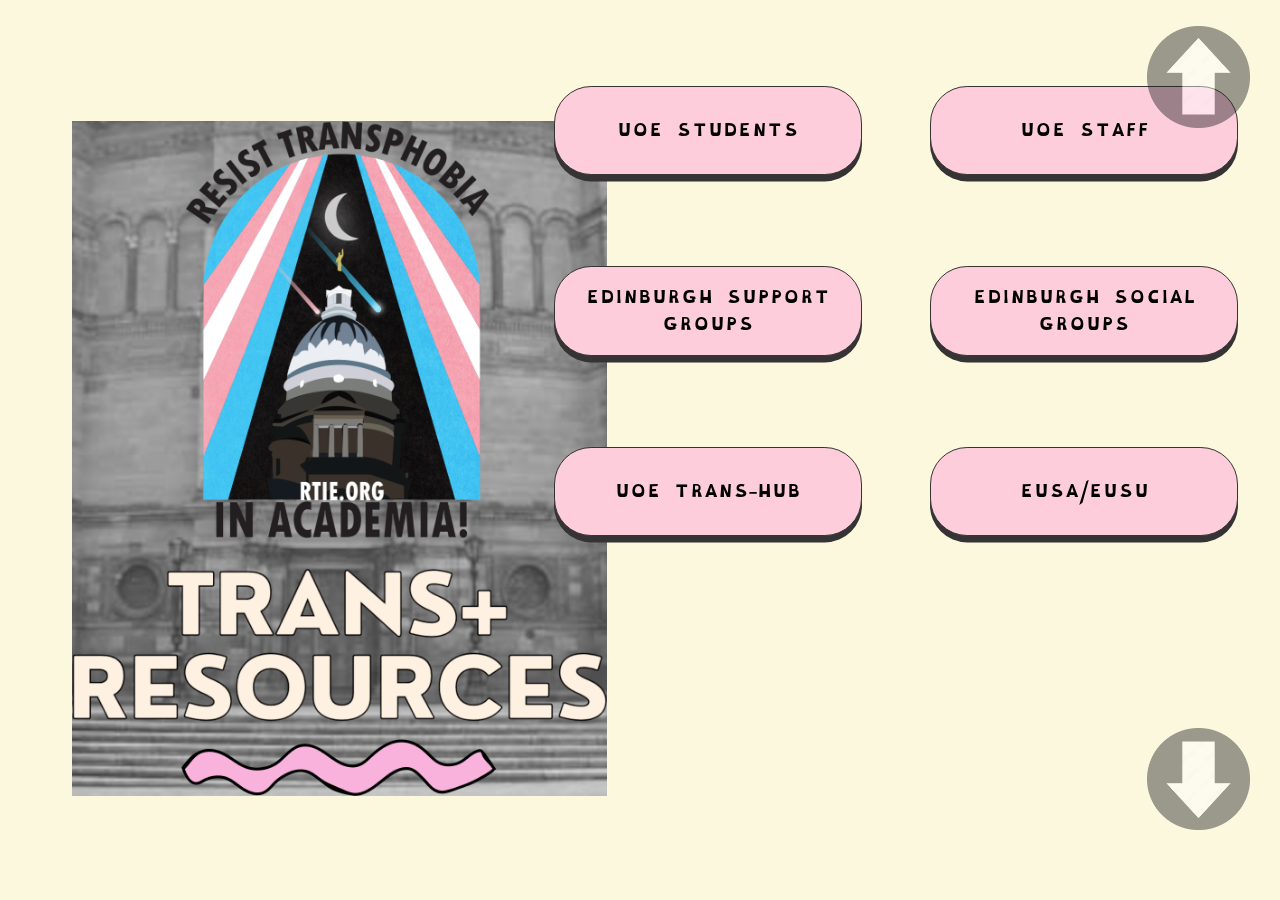
==== commit eb9c1272: "Add files via upload" ====
--- a/index.html
+++ b/index.html
@@ -1,6 +1,7 @@
 <!DOCTYPE html>
 <html lang="en-UK">
 <head>
+	<meta name="viewport" content="width=device-width, initial-scale=1.0">
     <link rel="icon" type="image/x-icon" href="assets/icon.jpg">
 	<link rel="stylesheet" href="main.css">
     <title>placeholder title</title>
@@ -23,30 +24,61 @@
 		<p class="header1" style="margin-left:5vw;margin-top:3.5vh"><b>TRANSITIONING MEDICALLY</b></p>
 	</div>
 	
-	<div class="blkbx"  style="width:96vw;height:38vh;margin-top:0vh;margin-left:2vw"></div>
-	<div class="whtbg"  style="width:64vw;height:34vh;margin-top:2vh;margin-left:3vw"></div>
-	<p class="text2" style="margin-left:4vw;margin-top:3vh;margin-right:34vw">Medical transition usually involves some combination of Hormone Replacement Therapy (HRT) and surgery. There are risks associated with medical transitioning, and you should ensure you have researched the options using reputable sources, like the ones linked above, before making any decisions.<br>Medical transition is available on the NHS, however due to long wait times many individuals choose to undergo self-medication (DIY). In the UK, both masculinizating and feminizing hormones are legal to use and purchase.</p>
-			
-	<div class="bxbg1">
-		<div class="whtbg"  style="width:18vw;height:34vh;margin-top:2vh;margin-left:72vw"></div>
-		<img src="assets/img.png" class="boximg1" style="width:18vw;margin-top:2vh;margin-left:72vw">
-		<p class="text2" style="margin-left:72.5vw;margin-top:0vh;margin-right:-100vw"><b>Trans Policy<br>(Students)</b></p>
+	<div class="blkbx"  style="width:96vw;height:44vh;margin-top:0vh;margin-left:2vw"></div>
+	<div class="whtbg"  style="width:64vw;height:40vh;margin-top:2vh;margin-left:3vw"></div>
+	<p class="text2" style="margin-left:4vw;margin-top:3vh;margin-right:34vw">Medical transition usually involves some combination of Hormone Replacement Therapy (HRT) and surgery. There are risks associated with medical transitioning, and you should ensure you have researched the options using reputable sources, like the ones linked above, before making any decisions.<br>Medical transition is available on the NHS, however due to long wait times many individuals choose to undergo self-medication (DIY). In the UK, both masculinizating and feminizing hormones are legal to use and purchase without a prescription.</p>
+			
+	<div class="bxbg1">
+		<div class="whtbg"  style="width:18vw;height:34vh;margin-top:6vh;margin-left:74vw"></div>
+		<img src="assets/img.png" class="boximg1" style="width:18vw;margin-top:6vh;margin-left:74vw">
+		<p class="text2" style="margin-left:75vw;margin-top:0vh;margin-right:-100vw"><b>Trans Policy<br>(Students)</b></p>
+	</div>
+	
+	
+	<p class="header2" style="margin-left:3vw;margin-top:25vh;color:white"><b>DIY HRT</b></p>
+	<div class="blkbx" style="width:55vw;height:8vh;margin-top:25vh;margin-left:2vw"></div>
+	<div class="whtbg" style="width:55vw;height:70vh;margin-top:33vh;margin-left:2vw"></div>
+	<p class="text2" style="margin-left:2.5vw;margin-top:35vh;margin-right:50vw">DIY consists of ordering hormone therapy, either from international pharmacies or from homebrewers who compound hormones themselves. As NHS waitlists and processes are exceedingly long, this is the fastest way to start medically transitioning. However, all risks and effects should be fully understood before starting.</p>
+	
+	<div class="bxbg1" style="margin-left:60vw;margin-top:25vh">
+		<div class="blkbx" style="width:35vw;height:8vh"></div>
+		<div class="blkbx" style="width:35vw;height:74vh;margin-top:1vw;margin-left:1vw"></div>
+		<div class="whtbgnb" style="width:35vw;height:70vh;margin-top:8vh;"></div>
+		<div class="lightgbx" style="width:35vw;height:5.5vw;margin-top:15vh;"></div>
+		<div class="lightgbx" style="width:35vw;height:5.5vw;margin-top:35vh;"></div>
+		<div class="lightgbx" style="width:35vw;height:5.5vw;margin-top:55vh;"></div>
+		<div class="flex1">
+			<a href="https://diyhrt.wiki/transfem"><button class="button2" style="margin-top:16.5vh;margin-left:1.5vw">TRANSFEM GUIDE</button></a>
+			<img src="assets/img.png" class="boximg3" style="height:5.5vw;margin-top:15vh;margin-left:23vw">
+		</div>
+		<div class="flex1">
+			<a href="https://diyhrt.wiki/transmasc"></div><button class="button2" style="margin-top:9.5vh;margin-left:1.5vw">TRANSMASC GUIDE</button></a>
+			<img src="assets/img.png" class="boximg3" style="height:5.5vw;margin-top:8.5vh;margin-left:23vw">
+		</div>
+		<div class="flex1">
+			<a href="https://diyhrt.coffee"><button class="button2" style="margin-top:33vh;margin-left:62vw">SOURCING</button></a>
+			<img src="assets/img.png" class="boximg3" style="height:5.5vw;margin-top:32vh;margin-left:83vw">
+		</div>
 	</div>
 </div>
 
 <!-- opening page, wip -->
 <div id="page1">
-	<div class="flex">
-		<button class="button1">UOE STUDENTS</button>
-		<button class="button1">UOE STAFF</button>
-	</div>
-	<div class="flex" style="margin-top:2vw">
-		<button class="button1">EDINBURGH SUPPORT GROUPS</button>
-		<button class="button1">EDINBURGH SOCIAL GROUPS</button>
-	</div>
-	<div class="flex" style="margin-top:2vw">
-		<button class="button1">UOE TRANS-HUB</button>
-		<button class="button1">EUSA/EUSU</button>
+
+	<img src="assets/openingpage.png" style="height:75vh;margin-top:12.5vh;margin-left:5vw">
+	<div style="margin-top:-85vh">
+		<div class="flex">
+			<button class="button1">UOE STUDENTS</button>
+			<button class="button1">UOE STAFF</button>
+		</div>
+		<div class="flex" style="margin-top:2vw">
+			<button class="button1">EDINBURGH SUPPORT GROUPS</button>
+			<button class="button1">EDINBURGH SOCIAL GROUPS</button>
+		</div>
+		<div class="flex" style="margin-top:2vw">
+			<button class="button1">UOE TRANS-HUB</button>
+			<button class="button1">EUSA/EUSU</button>
+		</div>
 	</div>
 </div>
 <!-- EUSA-EUSU INFO -->
@@ -58,9 +90,8 @@
 	</div>
 		
 	<div class="bxbg1">
-		<div class="blkbx"  style="width:25vw;height:30vh;margin-left:2vw"></div>
-		<div class="whtbg"  style="width:23vw;height:25.75vh;margin-top:2vh;margin-left:3vw"></div>
-		<p class="text1" style="margin-left:30vw;margin-top:0.5vh">While you will hopefully find a sense of community and belonging through your programme, student groups, and sports clubs, you may also be interested in spaces that are specifically run by and for trans people. Below are some groups which you could consider joining:</p>
+		<img src="assets/eusa.png"style="width:25vw;margin-left:1vw">
+		<p class="text1" style="margin-left:30vw;margin-top:-30vh">While you will hopefully find a sense of community and belonging through your programme, student groups, and sports clubs, you may also be interested in spaces that are specifically run by and for trans people. Below are some groups which you could consider joining:</p>
 	</div>
 		
 	<div class="bxbg1">
@@ -263,4 +294,4 @@
 
 </body>
 <script src="script.js"></script>
-</html>
+</html>
--- a/main.css
+++ b/main.css
@@ -250,5 +250,3 @@
 	z-index: 10; /*unconditionally on top*/
 	margin-right: -85vw;
 }
-	
-	
